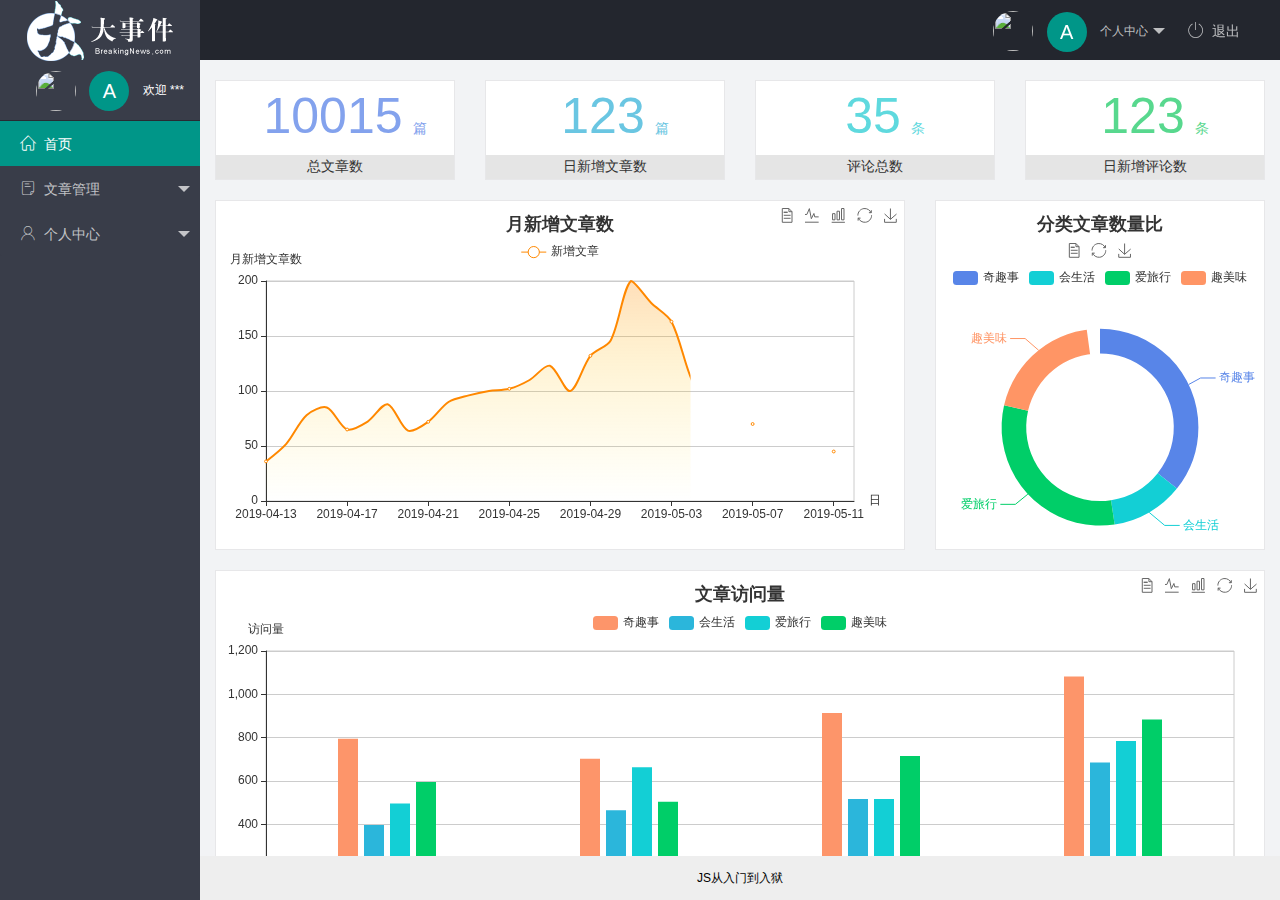
==== index.html @ c7cbe80b "完成了主页功能" ====
<!DOCTYPE html>
<html lang="en">

<head>
  <meta charset="UTF-8" />
  <meta http-equiv="X-UA-Compatible" content="IE=edge" />
  <meta name="viewport" content="width=device-width, initial-scale=1.0" />
  <title>Document</title>
  <link rel="stylesheet" href="/assets/lib/layui/css/layui.css" />
  <link rel="stylesheet" href="/assets/fonts/iconfont.css">
  <link rel="stylesheet" href="/assets/css/index.css">
</head>

<body>
  <div class="layui-layout layui-layout-admin">
    <div class="layui-header">
      <div class="layui-logo layui-hide-xs layui-bg-black">
        <img src="/assets/images/logo.png" alt="" />
      </div>

      <ul class="layui-nav layui-layout-right">
        <li class="layui-nav-item layui-hide layui-show-md-inline-block">
          <!-- 右侧导航栏上面头像 -->
          <a href="javascript:;" class="userinfo">
            <img src="http://t.cn/RCzsdCq" class="layui-nav-img" />
            <span class="text-avatar">A</span>
            个人中心
          </a>
          <dl class="layui-nav-child">
            <dd><a href="">基本资料</a></dd>
            <dd><a href="">更换头像</a></dd>
            <dd><a href="">重置密码</a></dd>
          </dl>
        </li>
        <li class="layui-nav-item" lay-header-event="menuRight" lay-unselect>
          <a href="javascript:;" id="btnLogout"><span class="iconfont icon-tuichu"></span>退出</a>
        </li>
      </ul>
    </div>

    <div class="layui-side layui-bg-black">
      <div class="layui-side-scroll">
        <!-- 左侧导航区域（可配合layui已有的垂直导航） -->
        <!-- 左侧侧边栏上面头像 -->
        <div class="userinfo">
          <img src="http://t.cn/RCzsdCq" class="layui-nav-img" />
          <span class="text-avatar">A</span>
          <span id="welcome">欢迎 ***</span>
        </div>
        <ul class="layui-nav layui-nav-tree" lay-shrink="all">
          <li class="layui-nav-item layui-this">
            <a href="/home/dashboard.html" target="fm"><span class="iconfont icon-home"></span>首页</a>
          </li>
          <li class="layui-nav-item">
            <a class="" href="javascript:;"><span class="iconfont icon-16"></span>文章管理</a>
            <dl class="layui-nav-child">
              <dd><a href="javascript:;"><i class="layui-icon layui-icon-app"></i>文章类别</a></dd>
              <dd><a href="javascript:;"><i class="layui-icon layui-icon-app"></i>文章列表</a></dd>
              <dd><a href="javascript:;"><i class="layui-icon layui-icon-app"></i>发布文章</a></dd>
            </dl>
          </li>
          <li class="layui-nav-item">
            <a href="javascript:;"><span class="iconfont icon-user"></span>个人中心</a>
            <dl class="layui-nav-child">
              <dd><a href="javascript:;"><i class="layui-icon layui-icon-app"></i>基本资料</a></dd>
              <dd><a href="javascript:;"><i class="layui-icon layui-icon-app"></i>更换头像</a></dd>
              <dd><a href="javascript:;"><i class="layui-icon layui-icon-app"></i>重置密码</a></dd>
            </dl>
          </li>
        </ul>
      </div>
    </div>

    <div class="layui-body">
      <!-- 内容主体区域 -->
      <iframe name="fm" src="/home/dashboard.html" frameborder="0"></iframe>
    </div>

    <div class="layui-footer">
      <!-- 底部固定区域 -->
      JS从入门到入狱
    </div>
  </div>
  <script src="/assets/lib/layui/layui.all.js"></script>
  <script src="/assets/lib/jquery.js"></script>
  <script src="/assets/js/baseAPI.js"></script>
  <script src="/assets/js/index.js"></script>
</body>

</html>
---- assets/lib/layui/css/layui.css ----
/** layui-v2.5.5 MIT License By https://www.layui.com */
 .layui-inline,img{display:inline-block;vertical-align:middle}h1,h2,h3,h4,h5,h6{font-weight:400}.layui-edge,.layui-header,.layui-inline,.layui-main{position:relative}.layui-body,.layui-edge,.layui-elip{overflow:hidden}.layui-btn,.layui-edge,.layui-inline,img{vertical-align:middle}.layui-btn,.layui-disabled,.layui-icon,.layui-unselect{-moz-user-select:none;-webkit-user-select:none;-ms-user-select:none}.layui-elip,.layui-form-checkbox span,.layui-form-pane .layui-form-label{text-overflow:ellipsis;white-space:nowrap}.layui-breadcrumb,.layui-tree-btnGroup{visibility:hidden}blockquote,body,button,dd,div,dl,dt,form,h1,h2,h3,h4,h5,h6,input,li,ol,p,pre,td,textarea,th,ul{margin:0;padding:0;-webkit-tap-highlight-color:rgba(0,0,0,0)}a:active,a:hover{outline:0}img{border:none}li{list-style:none}table{border-collapse:collapse;border-spacing:0}h4,h5,h6{font-size:100%}button,input,optgroup,option,select,textarea{font-family:inherit;font-size:inherit;font-style:inherit;font-weight:inherit;outline:0}pre{white-space:pre-wrap;white-space:-moz-pre-wrap;white-space:-pre-wrap;white-space:-o-pre-wrap;word-wrap:break-word}body{line-height:24px;font:14px Helvetica Neue,Helvetica,PingFang SC,Tahoma,Arial,sans-serif}hr{height:1px;margin:10px 0;border:0;clear:both}a{color:#333;text-decoration:none}a:hover{color:#777}a cite{font-style:normal;*cursor:pointer}.layui-border-box,.layui-border-box *{box-sizing:border-box}.layui-box,.layui-box *{box-sizing:content-box}.layui-clear{clear:both;*zoom:1}.layui-clear:after{content:'\20';clear:both;*zoom:1;display:block;height:0}.layui-inline{*display:inline;*zoom:1}.layui-edge{display:inline-block;width:0;height:0;border-width:6px;border-style:dashed;border-color:transparent}.layui-edge-top{top:-4px;border-bottom-color:#999;border-bottom-style:solid}.layui-edge-right{border-left-color:#999;border-left-style:solid}.layui-edge-bottom{top:2px;border-top-color:#999;border-top-style:solid}.layui-edge-left{border-right-color:#999;border-right-style:solid}.layui-disabled,.layui-disabled:hover{color:#d2d2d2!important;cursor:not-allowed!important}.layui-circle{border-radius:100%}.layui-show{display:block!important}.layui-hide{display:none!important}@font-face{font-family:layui-icon;src:url(../font/iconfont.eot?v=250);src:url(../font/iconfont.eot?v=250#iefix) format('embedded-opentype'),url(../font/iconfont.woff2?v=250) format('woff2'),url(../font/iconfont.woff?v=250) format('woff'),url(../font/iconfont.ttf?v=250) format('truetype'),url(../font/iconfont.svg?v=250#layui-icon) format('svg')}.layui-icon{font-family:layui-icon!important;font-size:16px;font-style:normal;-webkit-font-smoothing:antialiased;-moz-osx-font-smoothing:grayscale}.layui-icon-reply-fill:before{content:"\e611"}.layui-icon-set-fill:before{content:"\e614"}.layui-icon-menu-fill:before{content:"\e60f"}.layui-icon-search:before{content:"\e615"}.layui-icon-share:before{content:"\e641"}.layui-icon-set-sm:before{content:"\e620"}.layui-icon-engine:before{content:"\e628"}.layui-icon-close:before{content:"\1006"}.layui-icon-close-fill:before{content:"\1007"}.layui-icon-chart-screen:before{content:"\e629"}.layui-icon-star:before{content:"\e600"}.layui-icon-circle-dot:before{content:"\e617"}.layui-icon-chat:before{content:"\e606"}.layui-icon-release:before{content:"\e609"}.layui-icon-list:before{content:"\e60a"}.layui-icon-chart:before{content:"\e62c"}.layui-icon-ok-circle:before{content:"\1005"}.layui-icon-layim-theme:before{content:"\e61b"}.layui-icon-table:before{content:"\e62d"}.layui-icon-right:before{content:"\e602"}.layui-icon-left:before{content:"\e603"}.layui-icon-cart-simple:before{content:"\e698"}.layui-icon-face-cry:before{content:"\e69c"}.layui-icon-face-smile:before{content:"\e6af"}.layui-icon-survey:before{content:"\e6b2"}.layui-icon-tree:before{content:"\e62e"}.layui-icon-upload-circle:before{content:"\e62f"}.layui-icon-add-circle:before{content:"\e61f"}.layui-icon-download-circle:before{content:"\e601"}.layui-icon-templeate-1:before{content:"\e630"}.layui-icon-util:before{content:"\e631"}.layui-icon-face-surprised:before{content:"\e664"}.layui-icon-edit:before{content:"\e642"}.layui-icon-speaker:before{content:"\e645"}.layui-icon-down:before{content:"\e61a"}.layui-icon-file:before{content:"\e621"}.layui-icon-layouts:before{content:"\e632"}.layui-icon-rate-half:before{content:"\e6c9"}.layui-icon-add-circle-fine:before{content:"\e608"}.layui-icon-prev-circle:before{content:"\e633"}.layui-icon-read:before{content:"\e705"}.layui-icon-404:before{content:"\e61c"}.layui-icon-carousel:before{content:"\e634"}.layui-icon-help:before{content:"\e607"}.layui-icon-code-circle:before{content:"\e635"}.layui-icon-water:before{content:"\e636"}.layui-icon-username:before{content:"\e66f"}.layui-icon-find-fill:before{content:"\e670"}.layui-icon-about:before{content:"\e60b"}.layui-icon-location:before{content:"\e715"}.layui-icon-up:before{content:"\e619"}.layui-icon-pause:before{content:"\e651"}.layui-icon-date:before{content:"\e637"}.layui-icon-layim-uploadfile:before{content:"\e61d"}.layui-icon-delete:before{content:"\e640"}.layui-icon-play:before{content:"\e652"}.layui-icon-top:before{content:"\e604"}.layui-icon-friends:before{content:"\e612"}.layui-icon-refresh-3:before{content:"\e9aa"}.layui-icon-ok:before{content:"\e605"}.layui-icon-layer:before{content:"\e638"}.layui-icon-face-smile-fine:before{content:"\e60c"}.layui-icon-dollar:before{content:"\e659"}.layui-icon-group:before{content:"\e613"}.layui-icon-layim-download:before{content:"\e61e"}.layui-icon-picture-fine:before{content:"\e60d"}.layui-icon-link:before{content:"\e64c"}.layui-icon-diamond:before{content:"\e735"}.layui-icon-log:before{content:"\e60e"}.layui-icon-rate-solid:before{content:"\e67a"}.layui-icon-fonts-del:before{content:"\e64f"}.layui-icon-unlink:before{content:"\e64d"}.layui-icon-fonts-clear:before{content:"\e639"}.layui-icon-triangle-r:before{content:"\e623"}.layui-icon-circle:before{content:"\e63f"}.layui-icon-radio:before{content:"\e643"}.layui-icon-align-center:before{content:"\e647"}.layui-icon-align-right:before{content:"\e648"}.layui-icon-align-left:before{content:"\e649"}.layui-icon-loading-1:before{content:"\e63e"}.layui-icon-return:before{content:"\e65c"}.layui-icon-fonts-strong:before{content:"\e62b"}.layui-icon-upload:before{content:"\e67c"}.layui-icon-dialogue:before{content:"\e63a"}.layui-icon-video:before{content:"\e6ed"}.layui-icon-headset:before{content:"\e6fc"}.layui-icon-cellphone-fine:before{content:"\e63b"}.layui-icon-add-1:before{content:"\e654"}.layui-icon-face-smile-b:before{content:"\e650"}.layui-icon-fonts-html:before{content:"\e64b"}.layui-icon-form:before{content:"\e63c"}.layui-icon-cart:before{content:"\e657"}.layui-icon-camera-fill:before{content:"\e65d"}.layui-icon-tabs:before{content:"\e62a"}.layui-icon-fonts-code:before{content:"\e64e"}.layui-icon-fire:before{content:"\e756"}.layui-icon-set:before{content:"\e716"}.layui-icon-fonts-u:before{content:"\e646"}.layui-icon-triangle-d:before{content:"\e625"}.layui-icon-tips:before{content:"\e702"}.layui-icon-picture:before{content:"\e64a"}.layui-icon-more-vertical:before{content:"\e671"}.layui-icon-flag:before{content:"\e66c"}.layui-icon-loading:before{content:"\e63d"}.layui-icon-fonts-i:before{content:"\e644"}.layui-icon-refresh-1:before{content:"\e666"}.layui-icon-rmb:before{content:"\e65e"}.layui-icon-home:before{content:"\e68e"}.layui-icon-user:before{content:"\e770"}.layui-icon-notice:before{content:"\e667"}.layui-icon-login-weibo:before{content:"\e675"}.layui-icon-voice:before{content:"\e688"}.layui-icon-upload-drag:before{content:"\e681"}.layui-icon-login-qq:before{content:"\e676"}.layui-icon-snowflake:before{content:"\e6b1"}.layui-icon-file-b:before{content:"\e655"}.layui-icon-template:before{content:"\e663"}.layui-icon-auz:before{content:"\e672"}.layui-icon-console:before{content:"\e665"}.layui-icon-app:before{content:"\e653"}.layui-icon-prev:before{content:"\e65a"}.layui-icon-website:before{content:"\e7ae"}.layui-icon-next:before{content:"\e65b"}.layui-icon-component:before{content:"\e857"}.layui-icon-more:before{content:"\e65f"}.layui-icon-login-wechat:before{content:"\e677"}.layui-icon-shrink-right:before{content:"\e668"}.layui-icon-spread-left:before{content:"\e66b"}.layui-icon-camera:before{content:"\e660"}.layui-icon-note:before{content:"\e66e"}.layui-icon-refresh:before{content:"\e669"}.layui-icon-female:before{content:"\e661"}.layui-icon-male:before{content:"\e662"}.layui-icon-password:before{content:"\e673"}.layui-icon-senior:before{content:"\e674"}.layui-icon-theme:before{content:"\e66a"}.layui-icon-tread:before{content:"\e6c5"}.layui-icon-praise:before{content:"\e6c6"}.layui-icon-star-fill:before{content:"\e658"}.layui-icon-rate:before{content:"\e67b"}.layui-icon-template-1:before{content:"\e656"}.layui-icon-vercode:before{content:"\e679"}.layui-icon-cellphone:before{content:"\e678"}.layui-icon-screen-full:before{content:"\e622"}.layui-icon-screen-restore:before{content:"\e758"}.layui-icon-cols:before{content:"\e610"}.layui-icon-export:before{content:"\e67d"}.layui-icon-print:before{content:"\e66d"}.layui-icon-slider:before{content:"\e714"}.layui-icon-addition:before{content:"\e624"}.layui-icon-subtraction:before{content:"\e67e"}.layui-icon-service:before{content:"\e626"}.layui-icon-transfer:before{content:"\e691"}.layui-main{width:1140px;margin:0 auto}.layui-header{z-index:1000;height:60px}.layui-header a:hover{transition:all .5s;-webkit-transition:all .5s}.layui-side{position:fixed;left:0;top:0;bottom:0;z-index:999;width:200px;overflow-x:hidden}.layui-side-scroll{position:relative;width:220px;height:100%;overflow-x:hidden}.layui-body{position:absolute;left:200px;right:0;top:0;bottom:0;z-index:998;width:auto;overflow-y:auto;box-sizing:border-box}.layui-layout-body{overflow:hidden}.layui-layout-admin .layui-header{background-color:#23262E}.layui-layout-admin .layui-side{top:60px;width:200px;overflow-x:hidden}.layui-layout-admin .layui-body{position:fixed;top:60px;bottom:44px}.layui-layout-admin .layui-main{width:auto;margin:0 15px}.layui-layout-admin .layui-footer{position:fixed;left:200px;right:0;bottom:0;height:44px;line-height:44px;padding:0 15px;background-color:#eee}.layui-layout-admin .layui-logo{position:absolute;left:0;top:0;width:200px;height:100%;line-height:60px;text-align:center;color:#009688;font-size:16px}.layui-layout-admin .layui-header .layui-nav{background:0 0}.layui-layout-left{position:absolute!important;left:200px;top:0}.layui-layout-right{position:absolute!important;right:0;top:0}.layui-container{position:relative;margin:0 auto;padding:0 15px;box-sizing:border-box}.layui-fluid{position:relative;margin:0 auto;padding:0 15px}.layui-row:after,.layui-row:before{content:'';display:block;clear:both}.layui-col-lg1,.layui-col-lg10,.layui-col-lg11,.layui-col-lg12,.layui-col-lg2,.layui-col-lg3,.layui-col-lg4,.layui-col-lg5,.layui-col-lg6,.layui-col-lg7,.layui-col-lg8,.layui-col-lg9,.layui-col-md1,.layui-col-md10,.layui-col-md11,.layui-col-md12,.layui-col-md2,.layui-col-md3,.layui-col-md4,.layui-col-md5,.layui-col-md6,.layui-col-md7,.layui-col-md8,.layui-col-md9,.layui-col-sm1,.layui-col-sm10,.layui-col-sm11,.layui-col-sm12,.layui-col-sm2,.layui-col-sm3,.layui-col-sm4,.layui-col-sm5,.layui-col-sm6,.layui-col-sm7,.layui-col-sm8,.layui-col-sm9,.layui-col-xs1,.layui-col-xs10,.layui-col-xs11,.layui-col-xs12,.layui-col-xs2,.layui-col-xs3,.layui-col-xs4,.layui-col-xs5,.layui-col-xs6,.layui-col-xs7,.layui-col-xs8,.layui-col-xs9{position:relative;display:block;box-sizing:border-box}.layui-col-xs1,.layui-col-xs10,.layui-col-xs11,.layui-col-xs12,.layui-col-xs2,.layui-col-xs3,.layui-col-xs4,.layui-col-xs5,.layui-col-xs6,.layui-col-xs7,.layui-col-xs8,.layui-col-xs9{float:left}.layui-col-xs1{width:8.33333333%}.layui-col-xs2{width:16.66666667%}.layui-col-xs3{width:25%}.layui-col-xs4{width:33.33333333%}.layui-col-xs5{width:41.66666667%}.layui-col-xs6{width:50%}.layui-col-xs7{width:58.33333333%}.layui-col-xs8{width:66.66666667%}.layui-col-xs9{width:75%}.layui-col-xs10{width:83.33333333%}.layui-col-xs11{width:91.66666667%}.layui-col-xs12{width:100%}.layui-col-xs-offset1{margin-left:8.33333333%}.layui-col-xs-offset2{margin-left:16.66666667%}.layui-col-xs-offset3{margin-left:25%}.layui-col-xs-offset4{margin-left:33.33333333%}.layui-col-xs-offset5{margin-left:41.66666667%}.layui-col-xs-offset6{margin-left:50%}.layui-col-xs-offset7{margin-left:58.33333333%}.layui-col-xs-offset8{margin-left:66.66666667%}.layui-col-xs-offset9{margin-left:75%}.layui-col-xs-offset10{margin-left:83.33333333%}.layui-col-xs-offset11{margin-left:91.66666667%}.layui-col-xs-offset12{margin-left:100%}@media screen and (max-width:768px){.layui-hide-xs{display:none!important}.layui-show-xs-block{display:block!important}.layui-show-xs-inline{display:inline!important}.layui-show-xs-inline-block{display:inline-block!important}}@media screen and (min-width:768px){.layui-container{width:750px}.layui-hide-sm{display:none!important}.layui-show-sm-block{display:block!important}.layui-show-sm-inline{display:inline!important}.layui-show-sm-inline-block{display:inline-block!important}.layui-col-sm1,.layui-col-sm10,.layui-col-sm11,.layui-col-sm12,.layui-col-sm2,.layui-col-sm3,.layui-col-sm4,.layui-col-sm5,.layui-col-sm6,.layui-col-sm7,.layui-col-sm8,.layui-col-sm9{float:left}.layui-col-sm1{width:8.33333333%}.layui-col-sm2{width:16.66666667%}.layui-col-sm3{width:25%}.layui-col-sm4{width:33.33333333%}.layui-col-sm5{width:41.66666667%}.layui-col-sm6{width:50%}.layui-col-sm7{width:58.33333333%}.layui-col-sm8{width:66.66666667%}.layui-col-sm9{width:75%}.layui-col-sm10{width:83.33333333%}.layui-col-sm11{width:91.66666667%}.layui-col-sm12{width:100%}.layui-col-sm-offset1{margin-left:8.33333333%}.layui-col-sm-offset2{margin-left:16.66666667%}.layui-col-sm-offset3{margin-left:25%}.layui-col-sm-offset4{margin-left:33.33333333%}.layui-col-sm-offset5{margin-left:41.66666667%}.layui-col-sm-offset6{margin-left:50%}.layui-col-sm-offset7{margin-left:58.33333333%}.layui-col-sm-offset8{margin-left:66.66666667%}.layui-col-sm-offset9{margin-left:75%}.layui-col-sm-offset10{margin-left:83.33333333%}.layui-col-sm-offset11{margin-left:91.66666667%}.layui-col-sm-offset12{margin-left:100%}}@media screen and (min-width:992px){.layui-container{width:970px}.layui-hide-md{display:none!important}.layui-show-md-block{display:block!important}.layui-show-md-inline{display:inline!important}.layui-show-md-inline-block{display:inline-block!important}.layui-col-md1,.layui-col-md10,.layui-col-md11,.layui-col-md12,.layui-col-md2,.layui-col-md3,.layui-col-md4,.layui-col-md5,.layui-col-md6,.layui-col-md7,.layui-col-md8,.layui-col-md9{float:left}.layui-col-md1{width:8.33333333%}.layui-col-md2{width:16.66666667%}.layui-col-md3{width:25%}.layui-col-md4{width:33.33333333%}.layui-col-md5{width:41.66666667%}.layui-col-md6{width:50%}.layui-col-md7{width:58.33333333%}.layui-col-md8{width:66.66666667%}.layui-col-md9{width:75%}.layui-col-md10{width:83.33333333%}.layui-col-md11{width:91.66666667%}.layui-col-md12{width:100%}.layui-col-md-offset1{margin-left:8.33333333%}.layui-col-md-offset2{margin-left:16.66666667%}.layui-col-md-offset3{margin-left:25%}.layui-col-md-offset4{margin-left:33.33333333%}.layui-col-md-offset5{margin-left:41.66666667%}.layui-col-md-offset6{margin-left:50%}.layui-col-md-offset7{margin-left:58.33333333%}.layui-col-md-offset8{margin-left:66.66666667%}.layui-col-md-offset9{margin-left:75%}.layui-col-md-offset10{margin-left:83.33333333%}.layui-col-md-offset11{margin-left:91.66666667%}.layui-col-md-offset12{margin-left:100%}}@media screen and (min-width:1200px){.layui-container{width:1170px}.layui-hide-lg{display:none!important}.layui-show-lg-block{display:block!important}.layui-show-lg-inline{display:inline!important}.layui-show-lg-inline-block{display:inline-block!important}.layui-col-lg1,.layui-col-lg10,.layui-col-lg11,.layui-col-lg12,.layui-col-lg2,.layui-col-lg3,.layui-col-lg4,.layui-col-lg5,.layui-col-lg6,.layui-col-lg7,.layui-col-lg8,.layui-col-lg9{float:left}.layui-col-lg1{width:8.33333333%}.layui-col-lg2{width:16.66666667%}.layui-col-lg3{width:25%}.layui-col-lg4{width:33.33333333%}.layui-col-lg5{width:41.66666667%}.layui-col-lg6{width:50%}.layui-col-lg7{width:58.33333333%}.layui-col-lg8{width:66.66666667%}.layui-col-lg9{width:75%}.layui-col-lg10{width:83.33333333%}.layui-col-lg11{width:91.66666667%}.layui-col-lg12{width:100%}.layui-col-lg-offset1{margin-left:8.33333333%}.layui-col-lg-offset2{margin-left:16.66666667%}.layui-col-lg-offset3{margin-left:25%}.layui-col-lg-offset4{margin-left:33.33333333%}.layui-col-lg-offset5{margin-left:41.66666667%}.layui-col-lg-offset6{margin-left:50%}.layui-col-lg-offset7{margin-left:58.33333333%}.layui-col-lg-offset8{margin-left:66.66666667%}.layui-col-lg-offset9{margin-left:75%}.layui-col-lg-offset10{margin-left:83.33333333%}.layui-col-lg-offset11{margin-left:91.66666667%}.layui-col-lg-offset12{margin-left:100%}}.layui-col-space1{margin:-.5px}.layui-col-space1>*{padding:.5px}.layui-col-space3{margin:-1.5px}.layui-col-space3>*{padding:1.5px}.layui-col-space5{margin:-2.5px}.layui-col-space5>*{padding:2.5px}.layui-col-space8{margin:-3.5px}.layui-col-space8>*{padding:3.5px}.layui-col-space10{margin:-5px}.layui-col-space10>*{padding:5px}.layui-col-space12{margin:-6px}.layui-col-space12>*{padding:6px}.layui-col-space15{margin:-7.5px}.layui-col-space15>*{padding:7.5px}.layui-col-space18{margin:-9px}.layui-col-space18>*{padding:9px}.layui-col-space20{margin:-10px}.layui-col-space20>*{padding:10px}.layui-col-space22{margin:-11px}.layui-col-space22>*{padding:11px}.layui-col-space25{margin:-12.5px}.layui-col-space25>*{padding:12.5px}.layui-col-space30{margin:-15px}.layui-col-space30>*{padding:15px}.layui-btn,.layui-input,.layui-select,.layui-textarea,.layui-upload-button{outline:0;-webkit-appearance:none;transition:all .3s;-webkit-transition:all .3s;box-sizing:border-box}.layui-elem-quote{margin-bottom:10px;padding:15px;line-height:22px;border-left:5px solid #009688;border-radius:0 2px 2px 0;background-color:#f2f2f2}.layui-quote-nm{border-style:solid;border-width:1px 1px 1px 5px;background:0 0}.layui-elem-field{margin-bottom:10px;padding:0;border-width:1px;border-style:solid}.layui-elem-field legend{margin-left:20px;padding:0 10px;font-size:20px;font-weight:300}.layui-field-title{margin:10px 0 20px;border-width:1px 0 0}.layui-field-box{padding:10px 15px}.layui-field-title .layui-field-box{padding:10px 0}.layui-progress{position:relative;height:6px;border-radius:20px;background-color:#e2e2e2}.layui-progress-bar{position:absolute;left:0;top:0;width:0;max-width:100%;height:6px;border-radius:20px;text-align:right;background-color:#5FB878;transition:all .3s;-webkit-transition:all .3s}.layui-progress-big,.layui-progress-big .layui-progress-bar{height:18px;line-height:18px}.layui-progress-text{position:relative;top:-20px;line-height:18px;font-size:12px;color:#666}.layui-progress-big .layui-progress-text{position:static;padding:0 10px;color:#fff}.layui-collapse{border-width:1px;border-style:solid;border-radius:2px}.layui-colla-content,.layui-colla-item{border-top-width:1px;border-top-style:solid}.layui-colla-item:first-child{border-top:none}.layui-colla-title{position:relative;height:42px;line-height:42px;padding:0 15px 0 35px;color:#333;background-color:#f2f2f2;cursor:pointer;font-size:14px;overflow:hidden}.layui-colla-content{display:none;padding:10px 15px;line-height:22px;color:#666}.layui-colla-icon{position:absolute;left:15px;top:0;font-size:14px}.layui-card{margin-bottom:15px;border-radius:2px;background-color:#fff;box-shadow:0 1px 2px 0 rgba(0,0,0,.05)}.layui-card:last-child{margin-bottom:0}.layui-card-header{position:relative;height:42px;line-height:42px;padding:0 15px;border-bottom:1px solid #f6f6f6;color:#333;border-radius:2px 2px 0 0;font-size:14px}.layui-bg-black,.layui-bg-blue,.layui-bg-cyan,.layui-bg-green,.layui-bg-orange,.layui-bg-red{color:#fff!important}.layui-card-body{position:relative;padding:10px 15px;line-height:24px}.layui-card-body[pad15]{padding:15px}.layui-card-body[pad20]{padding:20px}.layui-card-body .layui-table{margin:5px 0}.layui-card .layui-tab{margin:0}.layui-panel-window{position:relative;padding:15px;border-radius:0;border-top:5px solid #E6E6E6;background-color:#fff}.layui-auxiliar-moving{position:fixed;left:0;right:0;top:0;bottom:0;width:100%;height:100%;background:0 0;z-index:9999999999}.layui-form-label,.layui-form-mid,.layui-form-select,.layui-input-block,.layui-input-inline,.layui-textarea{position:relative}.layui-bg-red{background-color:#FF5722!important}.layui-bg-orange{background-color:#FFB800!important}.layui-bg-green{background-color:#009688!important}.layui-bg-cyan{background-color:#2F4056!important}.layui-bg-blue{background-color:#1E9FFF!important}.layui-bg-black{background-color:#393D49!important}.layui-bg-gray{background-color:#eee!important;color:#666!important}.layui-badge-rim,.layui-colla-content,.layui-colla-item,.layui-collapse,.layui-elem-field,.layui-form-pane .layui-form-item[pane],.layui-form-pane .layui-form-label,.layui-input,.layui-layedit,.layui-layedit-tool,.layui-quote-nm,.layui-select,.layui-tab-bar,.layui-tab-card,.layui-tab-title,.layui-tab-title .layui-this:after,.layui-textarea{border-color:#e6e6e6}.layui-timeline-item:before,hr{background-color:#e6e6e6}.layui-text{line-height:22px;font-size:14px;color:#666}.layui-text h1,.layui-text h2,.layui-text h3{font-weight:500;color:#333}.layui-text h1{font-size:30px}.layui-text h2{font-size:24px}.layui-text h3{font-size:18px}.layui-text a:not(.layui-btn){color:#01AAED}.layui-text a:not(.layui-btn):hover{text-decoration:underline}.layui-text ul{padding:5px 0 5px 15px}.layui-text ul li{margin-top:5px;list-style-type:disc}.layui-text em,.layui-word-aux{color:#999!important;padding:0 5px!important}.layui-btn{display:inline-block;height:38px;line-height:38px;padding:0 18px;background-color:#009688;color:#fff;white-space:nowrap;text-align:center;font-size:14px;border:none;border-radius:2px;cursor:pointer}.layui-btn:hover{opacity:.8;filter:alpha(opacity=80);color:#fff}.layui-btn:active{opacity:1;filter:alpha(opacity=100)}.layui-btn+.layui-btn{margin-left:10px}.layui-btn-container{font-size:0}.layui-btn-container .layui-btn{margin-right:10px;margin-bottom:10px}.layui-btn-container .layui-btn+.layui-btn{margin-left:0}.layui-table .layui-btn-container .layui-btn{margin-bottom:9px}.layui-btn-radius{border-radius:100px}.layui-btn .layui-icon{margin-right:3px;font-size:18px;vertical-align:bottom;vertical-align:middle\9}.layui-btn-primary{border:1px solid #C9C9C9;background-color:#fff;color:#555}.layui-btn-primary:hover{border-color:#009688;color:#333}.layui-btn-normal{background-color:#1E9FFF}.layui-btn-warm{background-color:#FFB800}.layui-btn-danger{background-color:#FF5722}.layui-btn-checked{background-color:#5FB878}.layui-btn-disabled,.layui-btn-disabled:active,.layui-btn-disabled:hover{border:1px solid #e6e6e6;background-color:#FBFBFB;color:#C9C9C9;cursor:not-allowed;opacity:1}.layui-btn-lg{height:44px;line-height:44px;padding:0 25px;font-size:16px}.layui-btn-sm{height:30px;line-height:30px;padding:0 10px;font-size:12px}.layui-btn-sm i{font-size:16px!important}.layui-btn-xs{height:22px;line-height:22px;padding:0 5px;font-size:12px}.layui-btn-xs i{font-size:14px!important}.layui-btn-group{display:inline-block;vertical-align:middle;font-size:0}.layui-btn-group .layui-btn{margin-left:0!important;margin-right:0!important;border-left:1px solid rgba(255,255,255,.5);border-radius:0}.layui-btn-group .layui-btn-primary{border-left:none}.layui-btn-group .layui-btn-primary:hover{border-color:#C9C9C9;color:#009688}.layui-btn-group .layui-btn:first-child{border-left:none;border-radius:2px 0 0 2px}.layui-btn-group .layui-btn-primary:first-child{border-left:1px solid #c9c9c9}.layui-btn-group .layui-btn:last-child{border-radius:0 2px 2px 0}.layui-btn-group .layui-btn+.layui-btn{margin-left:0}.layui-btn-group+.layui-btn-group{margin-left:10px}.layui-btn-fluid{width:100%}.layui-input,.layui-select,.layui-textarea{height:38px;line-height:1.3;line-height:38px\9;border-width:1px;border-style:solid;background-color:#fff;border-radius:2px}.layui-input::-webkit-input-placeholder,.layui-select::-webkit-input-placeholder,.layui-textarea::-webkit-input-placeholder{line-height:1.3}.layui-input,.layui-textarea{display:block;width:100%;padding-left:10px}.layui-input:hover,.layui-textarea:hover{border-color:#D2D2D2!important}.layui-input:focus,.layui-textarea:focus{border-color:#C9C9C9!important}.layui-textarea{min-height:100px;height:auto;line-height:20px;padding:6px 10px;resize:vertical}.layui-select{padding:0 10px}.layui-form input[type=checkbox],.layui-form input[type=radio],.layui-form select{display:none}.layui-form [lay-ignore]{display:initial}.layui-form-item{margin-bottom:15px;clear:both;*zoom:1}.layui-form-item:after{content:'\20';clear:both;*zoom:1;display:block;height:0}.layui-form-label{float:left;display:block;padding:9px 15px;width:80px;font-weight:400;line-height:20px;text-align:right}.layui-form-label-col{display:block;float:none;padding:9px 0;line-height:20px;text-align:left}.layui-form-item .layui-inline{margin-bottom:5px;margin-right:10px}.layui-input-block{margin-left:110px;min-height:36px}.layui-input-inline{display:inline-block;vertical-align:middle}.layui-form-item .layui-input-inline{float:left;width:190px;margin-right:10px}.layui-form-text .layui-input-inline{width:auto}.layui-form-mid{float:left;display:block;padding:9px 0!important;line-height:20px;margin-right:10px}.layui-form-danger+.layui-form-select .layui-input,.layui-form-danger:focus{border-color:#FF5722!important}.layui-form-select .layui-input{padding-right:30px;cursor:pointer}.layui-form-select .layui-edge{position:absolute;right:10px;top:50%;margin-top:-3px;cursor:pointer;border-width:6px;border-top-color:#c2c2c2;border-top-style:solid;transition:all .3s;-webkit-transition:all .3s}.layui-form-select dl{display:none;position:absolute;left:0;top:42px;padding:5px 0;z-index:899;min-width:100%;border:1px solid #d2d2d2;max-height:300px;overflow-y:auto;background-color:#fff;border-radius:2px;box-shadow:0 2px 4px rgba(0,0,0,.12);box-sizing:border-box}.layui-form-select dl dd,.layui-form-select dl dt{padding:0 10px;line-height:36px;white-space:nowrap;overflow:hidden;text-overflow:ellipsis}.layui-form-select dl dt{font-size:12px;color:#999}.layui-form-select dl dd{cursor:pointer}.layui-form-select dl dd:hover{background-color:#f2f2f2;-webkit-transition:.5s all;transition:.5s all}.layui-form-select .layui-select-group dd{padding-left:20px}.layui-form-select dl dd.layui-select-tips{padding-left:10px!important;color:#999}.layui-form-select dl dd.layui-this{background-color:#5FB878;color:#fff}.layui-form-checkbox,.layui-form-select dl dd.layui-disabled{background-color:#fff}.layui-form-selected dl{display:block}.layui-form-checkbox,.layui-form-checkbox *,.layui-form-switch{display:inline-block;vertical-align:middle}.layui-form-selected .layui-edge{margin-top:-9px;-webkit-transform:rotate(180deg);transform:rotate(180deg);margin-top:-3px\9}:root .layui-form-selected .layui-edge{margin-top:-9px\0/IE9}.layui-form-selectup dl{top:auto;bottom:42px}.layui-select-none{margin:5px 0;text-align:center;color:#999}.layui-select-disabled .layui-disabled{border-color:#eee!important}.layui-select-disabled .layui-edge{border-top-color:#d2d2d2}.layui-form-checkbox{position:relative;height:30px;line-height:30px;margin-right:10px;padding-right:30px;cursor:pointer;font-size:0;-webkit-transition:.1s linear;transition:.1s linear;box-sizing:border-box}.layui-form-checkbox span{padding:0 10px;height:100%;font-size:14px;border-radius:2px 0 0 2px;background-color:#d2d2d2;color:#fff;overflow:hidden}.layui-form-checkbox:hover span{background-color:#c2c2c2}.layui-form-checkbox i{position:absolute;right:0;top:0;width:30px;height:28px;border:1px solid #d2d2d2;border-left:none;border-radius:0 2px 2px 0;color:#fff;font-size:20px;text-align:center}.layui-form-checkbox:hover i{border-color:#c2c2c2;color:#c2c2c2}.layui-form-checked,.layui-form-checked:hover{border-color:#5FB878}.layui-form-checked span,.layui-form-checked:hover span{background-color:#5FB878}.layui-form-checked i,.layui-form-checked:hover i{color:#5FB878}.layui-form-item .layui-form-checkbox{margin-top:4px}.layui-form-checkbox[lay-skin=primary]{height:auto!important;line-height:normal!important;min-width:18px;min-height:18px;border:none!important;margin-right:0;padding-left:28px;padding-right:0;background:0 0}.layui-form-checkbox[lay-skin=primary] span{padding-left:0;padding-right:15px;line-height:18px;background:0 0;color:#666}.layui-form-checkbox[lay-skin=primary] i{right:auto;left:0;width:16px;height:16px;line-height:16px;border:1px solid #d2d2d2;font-size:12px;border-radius:2px;background-color:#fff;-webkit-transition:.1s linear;transition:.1s linear}.layui-form-checkbox[lay-skin=primary]:hover i{border-color:#5FB878;color:#fff}.layui-form-checked[lay-skin=primary] i{border-color:#5FB878!important;background-color:#5FB878;color:#fff}.layui-checkbox-disbaled[lay-skin=primary] span{background:0 0!important;color:#c2c2c2}.layui-checkbox-disbaled[lay-skin=primary]:hover i{border-color:#d2d2d2}.layui-form-item .layui-form-checkbox[lay-skin=primary]{margin-top:10px}.layui-form-switch{position:relative;height:22px;line-height:22px;min-width:35px;padding:0 5px;margin-top:8px;border:1px solid #d2d2d2;border-radius:20px;cursor:pointer;background-color:#fff;-webkit-transition:.1s linear;transition:.1s linear}.layui-form-switch i{position:absolute;left:5px;top:3px;width:16px;height:16px;border-radius:20px;background-color:#d2d2d2;-webkit-transition:.1s linear;transition:.1s linear}.layui-form-switch em{position:relative;top:0;width:25px;margin-left:21px;padding:0!important;text-align:center!important;color:#999!important;font-style:normal!important;font-size:12px}.layui-form-onswitch{border-color:#5FB878;background-color:#5FB878}.layui-checkbox-disbaled,.layui-checkbox-disbaled i{border-color:#e2e2e2!important}.layui-form-onswitch i{left:100%;margin-left:-21px;background-color:#fff}.layui-form-onswitch em{margin-left:5px;margin-right:21px;color:#fff!important}.layui-checkbox-disbaled span{background-color:#e2e2e2!important}.layui-checkbox-disbaled:hover i{color:#fff!important}[lay-radio]{display:none}.layui-form-radio,.layui-form-radio *{display:inline-block;vertical-align:middle}.layui-form-radio{line-height:28px;margin:6px 10px 0 0;padding-right:10px;cursor:pointer;font-size:0}.layui-form-radio *{font-size:14px}.layui-form-radio>i{margin-right:8px;font-size:22px;color:#c2c2c2}.layui-form-radio>i:hover,.layui-form-radioed>i{color:#5FB878}.layui-radio-disbaled>i{color:#e2e2e2!important}.layui-form-pane .layui-form-label{width:110px;padding:8px 15px;height:38px;line-height:20px;border-width:1px;border-style:solid;border-radius:2px 0 0 2px;text-align:center;background-color:#FBFBFB;overflow:hidden;box-sizing:border-box}.layui-form-pane .layui-input-inline{margin-left:-1px}.layui-form-pane .layui-input-block{margin-left:110px;left:-1px}.layui-form-pane .layui-input{border-radius:0 2px 2px 0}.layui-form-pane .layui-form-text .layui-form-label{float:none;width:100%;border-radius:2px;box-sizing:border-box;text-align:left}.layui-form-pane .layui-form-text .layui-input-inline{display:block;margin:0;top:-1px;clear:both}.layui-form-pane .layui-form-text .layui-input-block{margin:0;left:0;top:-1px}.layui-form-pane .layui-form-text .layui-textarea{min-height:100px;border-radius:0 0 2px 2px}.layui-form-pane .layui-form-checkbox{margin:4px 0 4px 10px}.layui-form-pane .layui-form-radio,.layui-form-pane .layui-form-switch{margin-top:6px;margin-left:10px}.layui-form-pane .layui-form-item[pane]{position:relative;border-width:1px;border-style:solid}.layui-form-pane .layui-form-item[pane] .layui-form-label{position:absolute;left:0;top:0;height:100%;border-width:0 1px 0 0}.layui-form-pane .layui-form-item[pane] .layui-input-inline{margin-left:110px}@media screen and (max-width:450px){.layui-form-item .layui-form-label{text-overflow:ellipsis;overflow:hidden;white-space:nowrap}.layui-form-item .layui-inline{display:block;margin-right:0;margin-bottom:20px;clear:both}.layui-form-item .layui-inline:after{content:'\20';clear:both;display:block;height:0}.layui-form-item .layui-input-inline{display:block;float:none;left:-3px;width:auto;margin:0 0 10px 112px}.layui-form-item .layui-input-inline+.layui-form-mid{margin-left:110px;top:-5px;padding:0}.layui-form-item .layui-form-checkbox{margin-right:5px;margin-bottom:5px}}.layui-layedit{border-width:1px;border-style:solid;border-radius:2px}.layui-layedit-tool{padding:3px 5px;border-bottom-width:1px;border-bottom-style:solid;font-size:0}.layedit-tool-fixed{position:fixed;top:0;border-top:1px solid #e2e2e2}.layui-layedit-tool .layedit-tool-mid,.layui-layedit-tool .layui-icon{display:inline-block;vertical-align:middle;text-align:center;font-size:14px}.layui-layedit-tool .layui-icon{position:relative;width:32px;height:30px;line-height:30px;margin:3px 5px;color:#777;cursor:pointer;border-radius:2px}.layui-layedit-tool .layui-icon:hover{color:#393D49}.layui-layedit-tool .layui-icon:active{color:#000}.layui-layedit-tool .layedit-tool-active{background-color:#e2e2e2;color:#000}.layui-layedit-tool .layui-disabled,.layui-layedit-tool .layui-disabled:hover{color:#d2d2d2;cursor:not-allowed}.layui-layedit-tool .layedit-tool-mid{width:1px;height:18px;margin:0 10px;background-color:#d2d2d2}.layedit-tool-html{width:50px!important;font-size:30px!important}.layedit-tool-b,.layedit-tool-code,.layedit-tool-help{font-size:16px!important}.layedit-tool-d,.layedit-tool-face,.layedit-tool-image,.layedit-tool-unlink{font-size:18px!important}.layedit-tool-image input{position:absolute;font-size:0;left:0;top:0;width:100%;height:100%;opacity:.01;filter:Alpha(opacity=1);cursor:pointer}.layui-layedit-iframe iframe{display:block;width:100%}#LAY_layedit_code{overflow:hidden}.layui-laypage{display:inline-block;*display:inline;*zoom:1;vertical-align:middle;margin:10px 0;font-size:0}.layui-laypage>a:first-child,.layui-laypage>a:first-child em{border-radius:2px 0 0 2px}.layui-laypage>a:last-child,.layui-laypage>a:last-child em{border-radius:0 2px 2px 0}.layui-laypage>:first-child{margin-left:0!important}.layui-laypage>:last-child{margin-right:0!important}.layui-laypage a,.layui-laypage button,.layui-laypage input,.layui-laypage select,.layui-laypage span{border:1px solid #e2e2e2}.layui-laypage a,.layui-laypage span{display:inline-block;*display:inline;*zoom:1;vertical-align:middle;padding:0 15px;height:28px;line-height:28px;margin:0 -1px 5px 0;background-color:#fff;color:#333;font-size:12px}.layui-flow-more a *,.layui-laypage input,.layui-table-view select[lay-ignore]{display:inline-block}.layui-laypage a:hover{color:#009688}.layui-laypage em{font-style:normal}.layui-laypage .layui-laypage-spr{color:#999;font-weight:700}.layui-laypage a{text-decoration:none}.layui-laypage .layui-laypage-curr{position:relative}.layui-laypage .layui-laypage-curr em{position:relative;color:#fff}.layui-laypage .layui-laypage-curr .layui-laypage-em{position:absolute;left:-1px;top:-1px;padding:1px;width:100%;height:100%;background-color:#009688}.layui-laypage-em{border-radius:2px}.layui-laypage-next em,.layui-laypage-prev em{font-family:Sim sun;font-size:16px}.layui-laypage .layui-laypage-count,.layui-laypage .layui-laypage-limits,.layui-laypage .layui-laypage-refresh,.layui-laypage .layui-laypage-skip{margin-left:10px;margin-right:10px;padding:0;border:none}.layui-laypage .layui-laypage-limits,.layui-laypage .layui-laypage-refresh{vertical-align:top}.layui-laypage .layui-laypage-refresh i{font-size:18px;cursor:pointer}.layui-laypage select{height:22px;padding:3px;border-radius:2px;cursor:pointer}.layui-laypage .layui-laypage-skip{height:30px;line-height:30px;color:#999}.layui-laypage button,.layui-laypage input{height:30px;line-height:30px;border-radius:2px;vertical-align:top;background-color:#fff;box-sizing:border-box}.layui-laypage input{width:40px;margin:0 10px;padding:0 3px;text-align:center}.layui-laypage input:focus,.layui-laypage select:focus{border-color:#009688!important}.layui-laypage button{margin-left:10px;padding:0 10px;cursor:pointer}.layui-table,.layui-table-view{margin:10px 0}.layui-flow-more{margin:10px 0;text-align:center;color:#999;font-size:14px}.layui-flow-more a{height:32px;line-height:32px}.layui-flow-more a *{vertical-align:top}.layui-flow-more a cite{padding:0 20px;border-radius:3px;background-color:#eee;color:#333;font-style:normal}.layui-flow-more a cite:hover{opacity:.8}.layui-flow-more a i{font-size:30px;color:#737383}.layui-table{width:100%;background-color:#fff;color:#666}.layui-table tr{transition:all .3s;-webkit-transition:all .3s}.layui-table th{text-align:left;font-weight:400}.layui-table tbody tr:hover,.layui-table thead tr,.layui-table-click,.layui-table-header,.layui-table-hover,.layui-table-mend,.layui-table-patch,.layui-table-tool,.layui-table-total,.layui-table-total tr,.layui-table[lay-even] tr:nth-child(even){background-color:#f2f2f2}.layui-table td,.layui-table th,.layui-table-col-set,.layui-table-fixed-r,.layui-table-grid-down,.layui-table-header,.layui-table-page,.layui-table-tips-main,.layui-table-tool,.layui-table-total,.layui-table-view,.layui-table[lay-skin=line],.layui-table[lay-skin=row]{border-width:1px;border-style:solid;border-color:#e6e6e6}.layui-table td,.layui-table th{position:relative;padding:9px 15px;min-height:20px;line-height:20px;font-size:14px}.layui-table[lay-skin=line] td,.layui-table[lay-skin=line] th{border-width:0 0 1px}.layui-table[lay-skin=row] td,.layui-table[lay-skin=row] th{border-width:0 1px 0 0}.layui-table[lay-skin=nob] td,.layui-table[lay-skin=nob] th{border:none}.layui-table img{max-width:100px}.layui-table[lay-size=lg] td,.layui-table[lay-size=lg] th{padding:15px 30px}.layui-table-view .layui-table[lay-size=lg] .layui-table-cell{height:40px;line-height:40px}.layui-table[lay-size=sm] td,.layui-table[lay-size=sm] th{font-size:12px;padding:5px 10px}.layui-table-view .layui-table[lay-size=sm] .layui-table-cell{height:20px;line-height:20px}.layui-table[lay-data]{display:none}.layui-table-box{position:relative;overflow:hidden}.layui-table-view .layui-table{position:relative;width:auto;margin:0}.layui-table-view .layui-table[lay-skin=line]{border-width:0 1px 0 0}.layui-table-view .layui-table[lay-skin=row]{border-width:0 0 1px}.layui-table-view .layui-table td,.layui-table-view .layui-table th{padding:5px 0;border-top:none;border-left:none}.layui-table-view .layui-table th.layui-unselect .layui-table-cell span{cursor:pointer}.layui-table-view .layui-table td{cursor:default}.layui-table-view .layui-table td[data-edit=text]{cursor:text}.layui-table-view .layui-form-checkbox[lay-skin=primary] i{width:18px;height:18px}.layui-table-view .layui-form-radio{line-height:0;padding:0}.layui-table-view .layui-form-radio>i{margin:0;font-size:20px}.layui-table-init{position:absolute;left:0;top:0;width:100%;height:100%;text-align:center;z-index:110}.layui-table-init .layui-icon{position:absolute;left:50%;top:50%;margin:-15px 0 0 -15px;font-size:30px;color:#c2c2c2}.layui-table-header{border-width:0 0 1px;overflow:hidden}.layui-table-header .layui-table{margin-bottom:-1px}.layui-table-tool .layui-inline[lay-event]{position:relative;width:26px;height:26px;padding:5px;line-height:16px;margin-right:10px;text-align:center;color:#333;border:1px solid #ccc;cursor:pointer;-webkit-transition:.5s all;transition:.5s all}.layui-table-tool .layui-inline[lay-event]:hover{border:1px solid #999}.layui-table-tool-temp{padding-right:120px}.layui-table-tool-self{position:absolute;right:17px;top:10px}.layui-table-tool .layui-table-tool-self .layui-inline[lay-event]{margin:0 0 0 10px}.layui-table-tool-panel{position:absolute;top:29px;left:-1px;padding:5px 0;min-width:150px;min-height:40px;border:1px solid #d2d2d2;text-align:left;overflow-y:auto;background-color:#fff;box-shadow:0 2px 4px rgba(0,0,0,.12)}.layui-table-cell,.layui-table-tool-panel li{overflow:hidden;text-overflow:ellipsis;white-space:nowrap}.layui-table-tool-panel li{padding:0 10px;line-height:30px;-webkit-transition:.5s all;transition:.5s all}.layui-table-tool-panel li .layui-form-checkbox[lay-skin=primary]{width:100%;padding-left:28px}.layui-table-tool-panel li:hover{background-color:#f2f2f2}.layui-table-tool-panel li .layui-form-checkbox[lay-skin=primary] i{position:absolute;left:0;top:0}.layui-table-tool-panel li .layui-form-checkbox[lay-skin=primary] span{padding:0}.layui-table-tool .layui-table-tool-self .layui-table-tool-panel{left:auto;right:-1px}.layui-table-col-set{position:absolute;right:0;top:0;width:20px;height:100%;border-width:0 0 0 1px;background-color:#fff}.layui-table-sort{width:10px;height:20px;margin-left:5px;cursor:pointer!important}.layui-table-sort .layui-edge{position:absolute;left:5px;border-width:5px}.layui-table-sort .layui-table-sort-asc{top:3px;border-top:none;border-bottom-style:solid;border-bottom-color:#b2b2b2}.layui-table-sort .layui-table-sort-asc:hover{border-bottom-color:#666}.layui-table-sort .layui-table-sort-desc{bottom:5px;border-bottom:none;border-top-style:solid;border-top-color:#b2b2b2}.layui-table-sort .layui-table-sort-desc:hover{border-top-color:#666}.layui-table-sort[lay-sort=asc] .layui-table-sort-asc{border-bottom-color:#000}.layui-table-sort[lay-sort=desc] .layui-table-sort-desc{border-top-color:#000}.layui-table-cell{height:28px;line-height:28px;padding:0 15px;position:relative;box-sizing:border-box}.layui-table-cell .layui-form-checkbox[lay-skin=primary]{top:-1px;padding:0}.layui-table-cell .layui-table-link{color:#01AAED}.laytable-cell-checkbox,.laytable-cell-numbers,.laytable-cell-radio,.laytable-cell-space{padding:0;text-align:center}.layui-table-body{position:relative;overflow:auto;margin-right:-1px;margin-bottom:-1px}.layui-table-body .layui-none{line-height:26px;padding:15px;text-align:center;color:#999}.layui-table-fixed{position:absolute;left:0;top:0;z-index:101}.layui-table-fixed .layui-table-body{overflow:hidden}.layui-table-fixed-l{box-shadow:0 -1px 8px rgba(0,0,0,.08)}.layui-table-fixed-r{left:auto;right:-1px;border-width:0 0 0 1px;box-shadow:-1px 0 8px rgba(0,0,0,.08)}.layui-table-fixed-r .layui-table-header{position:relative;overflow:visible}.layui-table-mend{position:absolute;right:-49px;top:0;height:100%;width:50px}.layui-table-tool{position:relative;z-index:890;width:100%;min-height:50px;line-height:30px;padding:10px 15px;border-width:0 0 1px}.layui-table-tool .layui-btn-container{margin-bottom:-10px}.layui-table-page,.layui-table-total{border-width:1px 0 0;margin-bottom:-1px;overflow:hidden}.layui-table-page{position:relative;width:100%;padding:7px 7px 0;height:41px;font-size:12px;white-space:nowrap}.layui-table-page>div{height:26px}.layui-table-page .layui-laypage{margin:0}.layui-table-page .layui-laypage a,.layui-table-page .layui-laypage span{height:26px;line-height:26px;margin-bottom:10px;border:none;background:0 0}.layui-table-page .layui-laypage a,.layui-table-page .layui-laypage span.layui-laypage-curr{padding:0 12px}.layui-table-page .layui-laypage span{margin-left:0;padding:0}.layui-table-page .layui-laypage .layui-laypage-prev{margin-left:-7px!important}.layui-table-page .layui-laypage .layui-laypage-curr .layui-laypage-em{left:0;top:0;padding:0}.layui-table-page .layui-laypage button,.layui-table-page .layui-laypage input{height:26px;line-height:26px}.layui-table-page .layui-laypage input{width:40px}.layui-table-page .layui-laypage button{padding:0 10px}.layui-table-page select{height:18px}.layui-table-patch .layui-table-cell{padding:0;width:30px}.layui-table-edit{position:absolute;left:0;top:0;width:100%;height:100%;padding:0 14px 1px;border-radius:0;box-shadow:1px 1px 20px rgba(0,0,0,.15)}.layui-table-edit:focus{border-color:#5FB878!important}select.layui-table-edit{padding:0 0 0 10px;border-color:#C9C9C9}.layui-table-view .layui-form-checkbox,.layui-table-view .layui-form-radio,.layui-table-view .layui-form-switch{top:0;margin:0;box-sizing:content-box}.layui-table-view .layui-form-checkbox{top:-1px;height:26px;line-height:26px}.layui-table-view .layui-form-checkbox i{height:26px}.layui-table-grid .layui-table-cell{overflow:visible}.layui-table-grid-down{position:absolute;top:0;right:0;width:26px;height:100%;padding:5px 0;border-width:0 0 0 1px;text-align:center;background-color:#fff;color:#999;cursor:pointer}.layui-table-grid-down .layui-icon{position:absolute;top:50%;left:50%;margin:-8px 0 0 -8px}.layui-table-grid-down:hover{background-color:#fbfbfb}body .layui-table-tips .layui-layer-content{background:0 0;padding:0;box-shadow:0 1px 6px rgba(0,0,0,.12)}.layui-table-tips-main{margin:-44px 0 0 -1px;max-height:150px;padding:8px 15px;font-size:14px;overflow-y:scroll;background-color:#fff;color:#666}.layui-table-tips-c{position:absolute;right:-3px;top:-13px;width:20px;height:20px;padding:3px;cursor:pointer;background-color:#666;border-radius:50%;color:#fff}.layui-table-tips-c:hover{background-color:#777}.layui-table-tips-c:before{position:relative;right:-2px}.layui-upload-file{display:none!important;opacity:.01;filter:Alpha(opacity=1)}.layui-upload-drag,.layui-upload-form,.layui-upload-wrap{display:inline-block}.layui-upload-list{margin:10px 0}.layui-upload-choose{padding:0 10px;color:#999}.layui-upload-drag{position:relative;padding:30px;border:1px dashed #e2e2e2;background-color:#fff;text-align:center;cursor:pointer;color:#999}.layui-upload-drag .layui-icon{font-size:50px;color:#009688}.layui-upload-drag[lay-over]{border-color:#009688}.layui-upload-iframe{position:absolute;width:0;height:0;border:0;visibility:hidden}.layui-upload-wrap{position:relative;vertical-align:middle}.layui-upload-wrap .layui-upload-file{display:block!important;position:absolute;left:0;top:0;z-index:10;font-size:100px;width:100%;height:100%;opacity:.01;filter:Alpha(opacity=1);cursor:pointer}.layui-transfer-active,.layui-transfer-box{display:inline-block;vertical-align:middle}.layui-transfer-box,.layui-transfer-header,.layui-transfer-search{border-width:0;border-style:solid;border-color:#e6e6e6}.layui-transfer-box{position:relative;border-width:1px;width:200px;height:360px;border-radius:2px;background-color:#fff}.layui-transfer-box .layui-form-checkbox{width:100%;margin:0!important}.layui-transfer-header{height:38px;line-height:38px;padding:0 10px;border-bottom-width:1px}.layui-transfer-search{position:relative;padding:10px;border-bottom-width:1px}.layui-transfer-search .layui-input{height:32px;padding-left:30px;font-size:12px}.layui-transfer-search .layui-icon-search{position:absolute;left:20px;top:50%;margin-top:-8px;color:#666}.layui-transfer-active{margin:0 15px}.layui-transfer-active .layui-btn{display:block;margin:0;padding:0 15px;background-color:#5FB878;border-color:#5FB878;color:#fff}.layui-transfer-active .layui-btn-disabled{background-color:#FBFBFB;border-color:#e6e6e6;color:#C9C9C9}.layui-transfer-active .layui-btn:first-child{margin-bottom:15px}.layui-transfer-active .layui-btn .layui-icon{margin:0;font-size:14px!important}.layui-transfer-data{padding:5px 0;overflow:auto}.layui-transfer-data li{height:32px;line-height:32px;padding:0 10px}.layui-transfer-data li:hover{background-color:#f2f2f2;transition:.5s all}.layui-transfer-data .layui-none{padding:15px 10px;text-align:center;color:#999}.layui-nav{position:relative;padding:0 20px;background-color:#393D49;color:#fff;border-radius:2px;font-size:0;box-sizing:border-box}.layui-nav *{font-size:14px}.layui-nav .layui-nav-item{position:relative;display:inline-block;*display:inline;*zoom:1;vertical-align:middle;line-height:60px}.layui-nav .layui-nav-item a{display:block;padding:0 20px;color:#fff;color:rgba(255,255,255,.7);transition:all .3s;-webkit-transition:all .3s}.layui-nav .layui-this:after,.layui-nav-bar,.layui-nav-tree .layui-nav-itemed:after{position:absolute;left:0;top:0;width:0;height:5px;background-color:#5FB878;transition:all .2s;-webkit-transition:all .2s}.layui-nav-bar{z-index:1000}.layui-nav .layui-nav-item a:hover,.layui-nav .layui-this a{color:#fff}.layui-nav .layui-this:after{content:'';top:auto;bottom:0;width:100%}.layui-nav-img{width:30px;height:30px;margin-right:10px;border-radius:50%}.layui-nav .layui-nav-more{content:'';width:0;height:0;border-style:solid dashed dashed;border-color:#fff transparent transparent;overflow:hidden;cursor:pointer;transition:all .2s;-webkit-transition:all .2s;position:absolute;top:50%;right:3px;margin-top:-3px;border-width:6px;border-top-color:rgba(255,255,255,.7)}.layui-nav .layui-nav-mored,.layui-nav-itemed>a .layui-nav-more{margin-top:-9px;border-style:dashed dashed solid;border-color:transparent transparent #fff}.layui-nav-child{display:none;position:absolute;left:0;top:65px;min-width:100%;line-height:36px;padding:5px 0;box-shadow:0 2px 4px rgba(0,0,0,.12);border:1px solid #d2d2d2;background-color:#fff;z-index:100;border-radius:2px;white-space:nowrap}.layui-nav .layui-nav-child a{color:#333}.layui-nav .layui-nav-child a:hover{background-color:#f2f2f2;color:#000}.layui-nav-child dd{position:relative}.layui-nav .layui-nav-child dd.layui-this a,.layui-nav-child dd.layui-this{background-color:#5FB878;color:#fff}.layui-nav-child dd.layui-this:after{display:none}.layui-nav-tree{width:200px;padding:0}.layui-nav-tree .layui-nav-item{display:block;width:100%;line-height:45px}.layui-nav-tree .layui-nav-item a{position:relative;height:45px;line-height:45px;text-overflow:ellipsis;overflow:hidden;white-space:nowrap}.layui-nav-tree .layui-nav-item a:hover{background-color:#4E5465}.layui-nav-tree .layui-nav-bar{width:5px;height:0;background-color:#009688}.layui-nav-tree .layui-nav-child dd.layui-this,.layui-nav-tree .layui-nav-child dd.layui-this a,.layui-nav-tree .layui-this,.layui-nav-tree .layui-this>a,.layui-nav-tree .layui-this>a:hover{background-color:#009688;color:#fff}.layui-nav-tree .layui-this:after{display:none}.layui-nav-itemed>a,.layui-nav-tree .layui-nav-title a,.layui-nav-tree .layui-nav-title a:hover{color:#fff!important}.layui-nav-tree .layui-nav-child{position:relative;z-index:0;top:0;border:none;box-shadow:none}.layui-nav-tree .layui-nav-child a{height:40px;line-height:40px;color:#fff;color:rgba(255,255,255,.7)}.layui-nav-tree .layui-nav-child,.layui-nav-tree .layui-nav-child a:hover{background:0 0;color:#fff}.layui-nav-tree .layui-nav-more{right:10px}.layui-nav-itemed>.layui-nav-child{display:block;padding:0;background-color:rgba(0,0,0,.3)!important}.layui-nav-itemed>.layui-nav-child>.layui-this>.layui-nav-child{display:block}.layui-nav-side{position:fixed;top:0;bottom:0;left:0;overflow-x:hidden;z-index:999}.layui-bg-blue .layui-nav-bar,.layui-bg-blue .layui-nav-itemed:after,.layui-bg-blue .layui-this:after{background-color:#93D1FF}.layui-bg-blue .layui-nav-child dd.layui-this{background-color:#1E9FFF}.layui-bg-blue .layui-nav-itemed>a,.layui-nav-tree.layui-bg-blue .layui-nav-title a,.layui-nav-tree.layui-bg-blue .layui-nav-title a:hover{background-color:#007DDB!important}.layui-breadcrumb{font-size:0}.layui-breadcrumb>*{font-size:14px}.layui-breadcrumb a{color:#999!important}.layui-breadcrumb a:hover{color:#5FB878!important}.layui-breadcrumb a cite{color:#666;font-style:normal}.layui-breadcrumb span[lay-separator]{margin:0 10px;color:#999}.layui-tab{margin:10px 0;text-align:left!important}.layui-tab[overflow]>.layui-tab-title{overflow:hidden}.layui-tab-title{position:relative;left:0;height:40px;white-space:nowrap;font-size:0;border-bottom-width:1px;border-bottom-style:solid;transition:all .2s;-webkit-transition:all .2s}.layui-tab-title li{display:inline-block;*display:inline;*zoom:1;vertical-align:middle;font-size:14px;transition:all .2s;-webkit-transition:all .2s;position:relative;line-height:40px;min-width:65px;padding:0 15px;text-align:center;cursor:pointer}.layui-tab-title li a{display:block}.layui-tab-title .layui-this{color:#000}.layui-tab-title .layui-this:after{position:absolute;left:0;top:0;content:'';width:100%;height:41px;border-width:1px;border-style:solid;border-bottom-color:#fff;border-radius:2px 2px 0 0;box-sizing:border-box;pointer-events:none}.layui-tab-bar{position:absolute;right:0;top:0;z-index:10;width:30px;height:39px;line-height:39px;border-width:1px;border-style:solid;border-radius:2px;text-align:center;background-color:#fff;cursor:pointer}.layui-tab-bar .layui-icon{position:relative;display:inline-block;top:3px;transition:all .3s;-webkit-transition:all .3s}.layui-tab-item{display:none}.layui-tab-more{padding-right:30px;height:auto!important;white-space:normal!important}.layui-tab-more li.layui-this:after{border-bottom-color:#e2e2e2;border-radius:2px}.layui-tab-more .layui-tab-bar .layui-icon{top:-2px;top:3px\9;-webkit-transform:rotate(180deg);transform:rotate(180deg)}:root .layui-tab-more .layui-tab-bar .layui-icon{top:-2px\0/IE9}.layui-tab-content{padding:10px}.layui-tab-title li .layui-tab-close{position:relative;display:inline-block;width:18px;height:18px;line-height:20px;margin-left:8px;top:1px;text-align:center;font-size:14px;color:#c2c2c2;transition:all .2s;-webkit-transition:all .2s}.layui-tab-title li .layui-tab-close:hover{border-radius:2px;background-color:#FF5722;color:#fff}.layui-tab-brief>.layui-tab-title .layui-this{color:#009688}.layui-tab-brief>.layui-tab-more li.layui-this:after,.layui-tab-brief>.layui-tab-title .layui-this:after{border:none;border-radius:0;border-bottom:2px solid #5FB878}.layui-tab-brief[overflow]>.layui-tab-title .layui-this:after{top:-1px}.layui-tab-card{border-width:1px;border-style:solid;border-radius:2px;box-shadow:0 2px 5px 0 rgba(0,0,0,.1)}.layui-tab-card>.layui-tab-title{background-color:#f2f2f2}.layui-tab-card>.layui-tab-title li{margin-right:-1px;margin-left:-1px}.layui-tab-card>.layui-tab-title .layui-this{background-color:#fff}.layui-tab-card>.layui-tab-title .layui-this:after{border-top:none;border-width:1px;border-bottom-color:#fff}.layui-tab-card>.layui-tab-title .layui-tab-bar{height:40px;line-height:40px;border-radius:0;border-top:none;border-right:none}.layui-tab-card>.layui-tab-more .layui-this{background:0 0;color:#5FB878}.layui-tab-card>.layui-tab-more .layui-this:after{border:none}.layui-timeline{padding-left:5px}.layui-timeline-item{position:relative;padding-bottom:20px}.layui-timeline-axis{position:absolute;left:-5px;top:0;z-index:10;width:20px;height:20px;line-height:20px;background-color:#fff;color:#5FB878;border-radius:50%;text-align:center;cursor:pointer}.layui-timeline-axis:hover{color:#FF5722}.layui-timeline-item:before{content:'';position:absolute;left:5px;top:0;z-index:0;width:1px;height:100%}.layui-timeline-item:last-child:before{display:none}.layui-timeline-item:first-child:before{display:block}.layui-timeline-content{padding-left:25px}.layui-timeline-title{position:relative;margin-bottom:10px}.layui-badge,.layui-badge-dot,.layui-badge-rim{position:relative;display:inline-block;padding:0 6px;font-size:12px;text-align:center;background-color:#FF5722;color:#fff;border-radius:2px}.layui-badge{height:18px;line-height:18px}.layui-badge-dot{width:8px;height:8px;padding:0;border-radius:50%}.layui-badge-rim{height:18px;line-height:18px;border-width:1px;border-style:solid;background-color:#fff;color:#666}.layui-btn .layui-badge,.layui-btn .layui-badge-dot{margin-left:5px}.layui-nav .layui-badge,.layui-nav .layui-badge-dot{position:absolute;top:50%;margin:-8px 6px 0}.layui-tab-title .layui-badge,.layui-tab-title .layui-badge-dot{left:5px;top:-2px}.layui-carousel{position:relative;left:0;top:0;background-color:#f8f8f8}.layui-carousel>[carousel-item]{position:relative;width:100%;height:100%;overflow:hidden}.layui-carousel>[carousel-item]:before{position:absolute;content:'\e63d';left:50%;top:50%;width:100px;line-height:20px;margin:-10px 0 0 -50px;text-align:center;color:#c2c2c2;font-family:layui-icon!important;font-size:30px;font-style:normal;-webkit-font-smoothing:antialiased;-moz-osx-font-smoothing:grayscale}.layui-carousel>[carousel-item]>*{display:none;position:absolute;left:0;top:0;width:100%;height:100%;background-color:#f8f8f8;transition-duration:.3s;-webkit-transition-duration:.3s}.layui-carousel-updown>*{-webkit-transition:.3s ease-in-out up;transition:.3s ease-in-out up}.layui-carousel-arrow{display:none\9;opacity:0;position:absolute;left:10px;top:50%;margin-top:-18px;width:36px;height:36px;line-height:36px;text-align:center;font-size:20px;border:0;border-radius:50%;background-color:rgba(0,0,0,.2);color:#fff;-webkit-transition-duration:.3s;transition-duration:.3s;cursor:pointer}.layui-carousel-arrow[lay-type=add]{left:auto!important;right:10px}.layui-carousel:hover .layui-carousel-arrow[lay-type=add],.layui-carousel[lay-arrow=always] .layui-carousel-arrow[lay-type=add]{right:20px}.layui-carousel[lay-arrow=always] .layui-carousel-arrow{opacity:1;left:20px}.layui-carousel[lay-arrow=none] .layui-carousel-arrow{display:none}.layui-carousel-arrow:hover,.layui-carousel-ind ul:hover{background-color:rgba(0,0,0,.35)}.layui-carousel:hover .layui-carousel-arrow{display:block\9;opacity:1;left:20px}.layui-carousel-ind{position:relative;top:-35px;width:100%;line-height:0!important;text-align:center;font-size:0}.layui-carousel[lay-indicator=outside]{margin-bottom:30px}.layui-carousel[lay-indicator=outside] .layui-carousel-ind{top:10px}.layui-carousel[lay-indicator=outside] .layui-carousel-ind ul{background-color:rgba(0,0,0,.5)}.layui-carousel[lay-indicator=none] .layui-carousel-ind{display:none}.layui-carousel-ind ul{display:inline-block;padding:5px;background-color:rgba(0,0,0,.2);border-radius:10px;-webkit-transition-duration:.3s;transition-duration:.3s}.layui-carousel-ind li{display:inline-block;width:10px;height:10px;margin:0 3px;font-size:14px;background-color:#e2e2e2;background-color:rgba(255,255,255,.5);border-radius:50%;cursor:pointer;-webkit-transition-duration:.3s;transition-duration:.3s}.layui-carousel-ind li:hover{background-color:rgba(255,255,255,.7)}.layui-carousel-ind li.layui-this{background-color:#fff}.layui-carousel>[carousel-item]>.layui-carousel-next,.layui-carousel>[carousel-item]>.layui-carousel-prev,.layui-carousel>[carousel-item]>.layui-this{display:block}.layui-carousel>[carousel-item]>.layui-this{left:0}.layui-carousel>[carousel-item]>.layui-carousel-prev{left:-100%}.layui-carousel>[carousel-item]>.layui-carousel-next{left:100%}.layui-carousel>[carousel-item]>.layui-carousel-next.layui-carousel-left,.layui-carousel>[carousel-item]>.layui-carousel-prev.layui-carousel-right{left:0}.layui-carousel>[carousel-item]>.layui-this.layui-carousel-left{left:-100%}.layui-carousel>[carousel-item]>.layui-this.layui-carousel-right{left:100%}.layui-carousel[lay-anim=updown] .layui-carousel-arrow{left:50%!important;top:20px;margin:0 0 0 -18px}.layui-carousel[lay-anim=updown]>[carousel-item]>*,.layui-carousel[lay-anim=fade]>[carousel-item]>*{left:0!important}.layui-carousel[lay-anim=updown] .layui-carousel-arrow[lay-type=add]{top:auto!important;bottom:20px}.layui-carousel[lay-anim=updown] .layui-carousel-ind{position:absolute;top:50%;right:20px;width:auto;height:auto}.layui-carousel[lay-anim=updown] .layui-carousel-ind ul{padding:3px 5px}.layui-carousel[lay-anim=updown] .layui-carousel-ind li{display:block;margin:6px 0}.layui-carousel[lay-anim=updown]>[carousel-item]>.layui-this{top:0}.layui-carousel[lay-anim=updown]>[carousel-item]>.layui-carousel-prev{top:-100%}.layui-carousel[lay-anim=updown]>[carousel-item]>.layui-carousel-next{top:100%}.layui-carousel[lay-anim=updown]>[carousel-item]>.layui-carousel-next.layui-carousel-left,.layui-carousel[lay-anim=updown]>[carousel-item]>.layui-carousel-prev.layui-carousel-right{top:0}.layui-carousel[lay-anim=updown]>[carousel-item]>.layui-this.layui-carousel-left{top:-100%}.layui-carousel[lay-anim=updown]>[carousel-item]>.layui-this.layui-carousel-right{top:100%}.layui-carousel[lay-anim=fade]>[carousel-item]>.layui-carousel-next,.layui-carousel[lay-anim=fade]>[carousel-item]>.layui-carousel-prev{opacity:0}.layui-carousel[lay-anim=fade]>[carousel-item]>.layui-carousel-next.layui-carousel-left,.layui-carousel[lay-anim=fade]>[carousel-item]>.layui-carousel-prev.layui-carousel-right{opacity:1}.layui-carousel[lay-anim=fade]>[carousel-item]>.layui-this.layui-carousel-left,.layui-carousel[lay-anim=fade]>[carousel-item]>.layui-this.layui-carousel-right{opacity:0}.layui-fixbar{position:fixed;right:15px;bottom:15px;z-index:999999}.layui-fixbar li{width:50px;height:50px;line-height:50px;margin-bottom:1px;text-align:center;cursor:pointer;font-size:30px;background-color:#9F9F9F;color:#fff;border-radius:2px;opacity:.95}.layui-fixbar li:hover{opacity:.85}.layui-fixbar li:active{opacity:1}.layui-fixbar .layui-fixbar-top{display:none;font-size:40px}body .layui-util-face{border:none;background:0 0}body .layui-util-face .layui-layer-content{padding:0;background-color:#fff;color:#666;box-shadow:none}.layui-util-face .layui-layer-TipsG{display:none}.layui-util-face ul{position:relative;width:372px;padding:10px;border:1px solid #D9D9D9;background-color:#fff;box-shadow:0 0 20px rgba(0,0,0,.2)}.layui-util-face ul li{cursor:pointer;float:left;border:1px solid #e8e8e8;height:22px;width:26px;overflow:hidden;margin:-1px 0 0 -1px;padding:4px 2px;text-align:center}.layui-util-face ul li:hover{position:relative;z-index:2;border:1px solid #eb7350;background:#fff9ec}.layui-code{position:relative;margin:10px 0;padding:15px;line-height:20px;border:1px solid #ddd;border-left-width:6px;background-color:#F2F2F2;color:#333;font-family:Courier New;font-size:12px}.layui-rate,.layui-rate *{display:inline-block;vertical-align:middle}.layui-rate{padding:10px 5px 10px 0;font-size:0}.layui-rate li i.layui-icon{font-size:20px;color:#FFB800;margin-right:5px;transition:all .3s;-webkit-transition:all .3s}.layui-rate li i:hover{cursor:pointer;transform:scale(1.12);-webkit-transform:scale(1.12)}.layui-rate[readonly] li i:hover{cursor:default;transform:scale(1)}.layui-colorpicker{width:26px;height:26px;border:1px solid #e6e6e6;padding:5px;border-radius:2px;line-height:24px;display:inline-block;cursor:pointer;transition:all .3s;-webkit-transition:all .3s}.layui-colorpicker:hover{border-color:#d2d2d2}.layui-colorpicker.layui-colorpicker-lg{width:34px;height:34px;line-height:32px}.layui-colorpicker.layui-colorpicker-sm{width:24px;height:24px;line-height:22px}.layui-colorpicker.layui-colorpicker-xs{width:22px;height:22px;line-height:20px}.layui-colorpicker-trigger-bgcolor{display:block;background:url([data-uri]);border-radius:2px}.layui-colorpicker-trigger-span{display:block;height:100%;box-sizing:border-box;border:1px solid rgba(0,0,0,.15);border-radius:2px;text-align:center}.layui-colorpicker-trigger-i{display:inline-block;color:#FFF;font-size:12px}.layui-colorpicker-trigger-i.layui-icon-close{color:#999}.layui-colorpicker-main{position:absolute;z-index:66666666;width:280px;padding:7px;background:#FFF;border:1px solid #d2d2d2;border-radius:2px;box-shadow:0 2px 4px rgba(0,0,0,.12)}.layui-colorpicker-main-wrapper{height:180px;position:relative}.layui-colorpicker-basis{width:260px;height:100%;position:relative}.layui-colorpicker-basis-white{width:100%;height:100%;position:absolute;top:0;left:0;background:linear-gradient(90deg,#FFF,hsla(0,0%,100%,0))}.layui-colorpicker-basis-black{width:100%;height:100%;position:absolute;top:0;left:0;background:linear-gradient(0deg,#000,transparent)}.layui-colorpicker-basis-cursor{width:10px;height:10px;border:1px solid #FFF;border-radius:50%;position:absolute;top:-3px;right:-3px;cursor:pointer}.layui-colorpicker-side{position:absolute;top:0;right:0;width:12px;height:100%;background:linear-gradient(red,#FF0,#0F0,#0FF,#00F,#F0F,red)}.layui-colorpicker-side-slider{width:100%;height:5px;box-shadow:0 0 1px #888;box-sizing:border-box;background:#FFF;border-radius:1px;border:1px solid #f0f0f0;cursor:pointer;position:absolute;left:0}.layui-colorpicker-main-alpha{display:none;height:12px;margin-top:7px;background:url([data-uri])}.layui-colorpicker-alpha-bgcolor{height:100%;position:relative}.layui-colorpicker-alpha-slider{width:5px;height:100%;box-shadow:0 0 1px #888;box-sizing:border-box;background:#FFF;border-radius:1px;border:1px solid #f0f0f0;cursor:pointer;position:absolute;top:0}.layui-colorpicker-main-pre{padding-top:7px;font-size:0}.layui-colorpicker-pre{width:20px;height:20px;border-radius:2px;display:inline-block;margin-left:6px;margin-bottom:7px;cursor:pointer}.layui-colorpicker-pre:nth-child(11n+1){margin-left:0}.layui-colorpicker-pre-isalpha{background:url([data-uri])}.layui-colorpicker-pre.layui-this{box-shadow:0 0 3px 2px rgba(0,0,0,.15)}.layui-colorpicker-pre>div{height:100%;border-radius:2px}.layui-colorpicker-main-input{text-align:right;padding-top:7px}.layui-colorpicker-main-input .layui-btn-container .layui-btn{margin:0 0 0 10px}.layui-colorpicker-main-input div.layui-inline{float:left;margin-right:10px;font-size:14px}.layui-colorpicker-main-input input.layui-input{width:150px;height:30px;color:#666}.layui-slider{height:4px;background:#e2e2e2;border-radius:3px;position:relative;cursor:pointer}.layui-slider-bar{border-radius:3px;position:absolute;height:100%}.layui-slider-step{position:absolute;top:0;width:4px;height:4px;border-radius:50%;background:#FFF;-webkit-transform:translateX(-50%);transform:translateX(-50%)}.layui-slider-wrap{width:36px;height:36px;position:absolute;top:-16px;-webkit-transform:translateX(-50%);transform:translateX(-50%);z-index:10;text-align:center}.layui-slider-wrap-btn{width:12px;height:12px;border-radius:50%;background:#FFF;display:inline-block;vertical-align:middle;cursor:pointer;transition:.3s}.layui-slider-wrap:after{content:"";height:100%;display:inline-block;vertical-align:middle}.layui-slider-wrap-btn.layui-slider-hover,.layui-slider-wrap-btn:hover{transform:scale(1.2)}.layui-slider-wrap-btn.layui-disabled:hover{transform:scale(1)!important}.layui-slider-tips{position:absolute;top:-42px;z-index:66666666;white-space:nowrap;display:none;-webkit-transform:translateX(-50%);transform:translateX(-50%);color:#FFF;background:#000;border-radius:3px;height:25px;line-height:25px;padding:0 10px}.layui-slider-tips:after{content:'';position:absolute;bottom:-12px;left:50%;margin-left:-6px;width:0;height:0;border-width:6px;border-style:solid;border-color:#000 transparent transparent}.layui-slider-input{width:70px;height:32px;border:1px solid #e6e6e6;border-radius:3px;font-size:16px;line-height:32px;position:absolute;right:0;top:-15px}.layui-slider-input-btn{display:none;position:absolute;top:0;right:0;width:20px;height:100%;border-left:1px solid #d2d2d2}.layui-slider-input-btn i{cursor:pointer;position:absolute;right:0;bottom:0;width:20px;height:50%;font-size:12px;line-height:16px;text-align:center;color:#999}.layui-slider-input-btn i:first-child{top:0;border-bottom:1px solid #d2d2d2}.layui-slider-input-txt{height:100%;font-size:14px}.layui-slider-input-txt input{height:100%;border:none}.layui-slider-input-btn i:hover{color:#009688}.layui-slider-vertical{width:4px;margin-left:34px}.layui-slider-vertical .layui-slider-bar{width:4px}.layui-slider-vertical .layui-slider-step{top:auto;left:0;-webkit-transform:translateY(50%);transform:translateY(50%)}.layui-slider-vertical .layui-slider-wrap{top:auto;left:-16px;-webkit-transform:translateY(50%);transform:translateY(50%)}.layui-slider-vertical .layui-slider-tips{top:auto;left:2px}@media \0screen{.layui-slider-wrap-btn{margin-left:-20px}.layui-slider-vertical .layui-slider-wrap-btn{margin-left:0;margin-bottom:-20px}.layui-slider-vertical .layui-slider-tips{margin-left:-8px}.layui-slider>span{margin-left:8px}}.layui-tree{line-height:22px}.layui-tree .layui-form-checkbox{margin:0!important}.layui-tree-set{width:100%;position:relative}.layui-tree-pack{display:none;padding-left:20px;position:relative}.layui-tree-iconClick,.layui-tree-main{display:inline-block;vertical-align:middle}.layui-tree-line .layui-tree-pack{padding-left:27px}.layui-tree-line .layui-tree-set .layui-tree-set:after{content:'';position:absolute;top:14px;left:-9px;width:17px;height:0;border-top:1px dotted #c0c4cc}.layui-tree-entry{position:relative;padding:3px 0;height:20px;white-space:nowrap}.layui-tree-entry:hover{background-color:#eee}.layui-tree-line .layui-tree-entry:hover{background-color:rgba(0,0,0,0)}.layui-tree-line .layui-tree-entry:hover .layui-tree-txt{color:#999;text-decoration:underline;transition:.3s}.layui-tree-main{cursor:pointer;padding-right:10px}.layui-tree-line .layui-tree-set:before{content:'';position:absolute;top:0;left:-9px;width:0;height:100%;border-left:1px dotted #c0c4cc}.layui-tree-line .layui-tree-set.layui-tree-setLineShort:before{height:13px}.layui-tree-line .layui-tree-set.layui-tree-setHide:before{height:0}.layui-tree-iconClick{position:relative;height:20px;line-height:20px;margin:0 10px;color:#c0c4cc}.layui-tree-icon{height:12px;line-height:12px;width:12px;text-align:center;border:1px solid #c0c4cc}.layui-tree-iconClick .layui-icon{font-size:18px}.layui-tree-icon .layui-icon{font-size:12px;color:#666}.layui-tree-iconArrow{padding:0 5px}.layui-tree-iconArrow:after{content:'';position:absolute;left:4px;top:3px;z-index:100;width:0;height:0;border-width:5px;border-style:solid;border-color:transparent transparent transparent #c0c4cc;transition:.5s}.layui-tree-btnGroup,.layui-tree-editInput{position:relative;vertical-align:middle;display:inline-block}.layui-tree-spread>.layui-tree-entry>.layui-tree-iconClick>.layui-tree-iconArrow:after{transform:rotate(90deg) translate(3px,4px)}.layui-tree-txt{display:inline-block;vertical-align:middle;color:#555}.layui-tree-search{margin-bottom:15px;color:#666}.layui-tree-btnGroup .layui-icon{display:inline-block;vertical-align:middle;padding:0 2px;cursor:pointer}.layui-tree-btnGroup .layui-icon:hover{color:#999;transition:.3s}.layui-tree-entry:hover .layui-tree-btnGroup{visibility:visible}.layui-tree-editInput{height:20px;line-height:20px;padding:0 3px;border:none;background-color:rgba(0,0,0,.05)}.layui-tree-emptyText{text-align:center;color:#999}.layui-anim{-webkit-animation-duration:.3s;animation-duration:.3s;-webkit-animation-fill-mode:both;animation-fill-mode:both}.layui-anim.layui-icon{display:inline-block}.layui-anim-loop{-webkit-animation-iteration-count:infinite;animation-iteration-count:infinite}.layui-trans,.layui-trans a{transition:all .3s;-webkit-transition:all .3s}@-webkit-keyframes layui-rotate{from{-webkit-transform:rotate(0)}to{-webkit-transform:rotate(360deg)}}@keyframes layui-rotate{from{transform:rotate(0)}to{transform:rotate(360deg)}}.layui-anim-rotate{-webkit-animation-name:layui-rotate;animation-name:layui-rotate;-webkit-animation-duration:1s;animation-duration:1s;-webkit-animation-timing-function:linear;animation-timing-function:linear}@-webkit-keyframes layui-up{from{-webkit-transform:translate3d(0,100%,0);opacity:.3}to{-webkit-transform:translate3d(0,0,0);opacity:1}}@keyframes layui-up{from{transform:translate3d(0,100%,0);opacity:.3}to{transform:translate3d(0,0,0);opacity:1}}.layui-anim-up{-webkit-animation-name:layui-up;animation-name:layui-up}@-webkit-keyframes layui-upbit{from{-webkit-transform:translate3d(0,30px,0);opacity:.3}to{-webkit-transform:translate3d(0,0,0);opacity:1}}@keyframes layui-upbit{from{transform:translate3d(0,30px,0);opacity:.3}to{transform:translate3d(0,0,0);opacity:1}}.layui-anim-upbit{-webkit-animation-name:layui-upbit;animation-name:layui-upbit}@-webkit-keyframes layui-scale{0%{opacity:.3;-webkit-transform:scale(.5)}100%{opacity:1;-webkit-transform:scale(1)}}@keyframes layui-scale{0%{opacity:.3;-ms-transform:scale(.5);transform:scale(.5)}100%{opacity:1;-ms-transform:scale(1);transform:scale(1)}}.layui-anim-scale{-webkit-animation-name:layui-scale;animation-name:layui-scale}@-webkit-keyframes layui-scale-spring{0%{opacity:.5;-webkit-transform:scale(.5)}80%{opacity:.8;-webkit-transform:scale(1.1)}100%{opacity:1;-webkit-transform:scale(1)}}@keyframes layui-scale-spring{0%{opacity:.5;transform:scale(.5)}80%{opacity:.8;transform:scale(1.1)}100%{opacity:1;transform:scale(1)}}.layui-anim-scaleSpring{-webkit-animation-name:layui-scale-spring;animation-name:layui-scale-spring}@-webkit-keyframes layui-fadein{0%{opacity:0}100%{opacity:1}}@keyframes layui-fadein{0%{opacity:0}100%{opacity:1}}.layui-anim-fadein{-webkit-animation-name:layui-fadein;animation-name:layui-fadein}@-webkit-keyframes layui-fadeout{0%{opacity:1}100%{opacity:0}}@keyframes layui-fadeout{0%{opacity:1}100%{opacity:0}}.layui-anim-fadeout{-webkit-animation-name:layui-fadeout;animation-name:layui-fadeout}
---- assets/fonts/iconfont.css ----
@font-face {font-family: "iconfont";
  src: url('iconfont.eot?t=1576139966484'); /* IE9 */
  src: url('iconfont.eot?t=1576139966484#iefix') format('embedded-opentype'), /* IE6-IE8 */
  url('[data-uri]') format('woff2'),
  url('iconfont.woff?t=1576139966484') format('woff'),
  url('iconfont.ttf?t=1576139966484') format('truetype'), /* chrome, firefox, opera, Safari, Android, iOS 4.2+ */
  url('iconfont.svg?t=1576139966484#iconfont') format('svg'); /* iOS 4.1- */
}

.iconfont {
  font-family: "iconfont" !important;
  font-size: 16px;
  font-style: normal;
  -webkit-font-smoothing: antialiased;
  -moz-osx-font-smoothing: grayscale;
}

.icon-home:before {
  content: "\e6a9";
}

.icon-user:before {
  content: "\e614";
}

.icon-pinglun:before {
  content: "\e616";
}

.icon-tuichu:before {
  content: "\e865";
}

.icon-16:before {
  content: "\e615";
}
---- assets/css/index.css ----
.layui-footer {
    text-align: center;
    font-size: 12px;
}

.iconfont {
    margin-right: 8px;
}

.layui-icon {
    margin-right: 8px;
    margin-left: 20px;
}

iframe {
    width: 100%;
    height: 100%;
}

.layui-body {
    overflow: hidden;

}

a {
    transition: none !important;
}
.userinfo {
    height: 60px;
    line-height: 60px;
    text-align: center;
    font-size: 12px;
    user-select: none;
  }
  
  .layui-side-scroll .userinfo {
    border-bottom: 1px solid #282b33;
  }
  
  .layui-nav-img {
    width: 40px;
    height: 40px;
  }
  
  .text-avatar {
    display: inline-block;
    width: 40px;
    height: 40px;
    background-color: #009688;
    border-radius: 50%;
    line-height: 40px;
    text-align: center;
    font-size: 20px;
    color: #fff;
    position: relative;
    top: 4px;
    margin-right: 10px;
  }
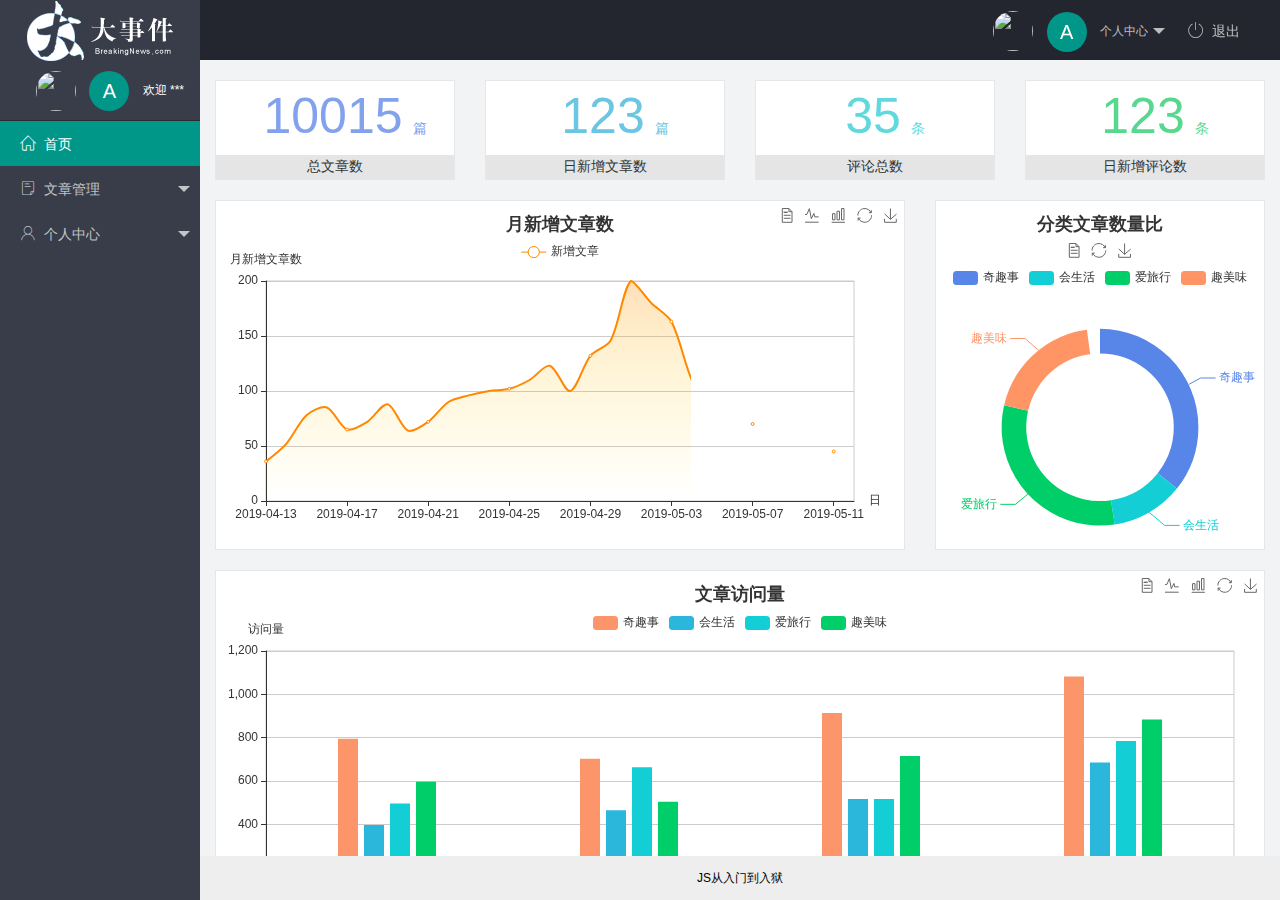
==== commit 94efd873: "下课下课" ====
--- a/index.html
+++ b/index.html
@@ -27,10 +27,10 @@
             个人中心
           </a>
           <dl class="layui-nav-child">
-            <dd><a href="">基本资料</a></dd>
-            <dd><a href="">更换头像</a></dd>
-            <dd><a href="">重置密码</a></dd>
-          </dl>
+            <dd><a href="/user/user_info.html" target="fm">基本资料</a></dd>
+            <dd><a href="/user/user_avatar.html" target="fm">更换头像</a></dd>
+            <dd><a href="/user/user_pwd.html" target="fm">重置密码</a></dd>
+         </dl>
         </li>
         <li class="layui-nav-item" lay-header-event="menuRight" lay-unselect>
           <a href="javascript:;" id="btnLogout"><span class="iconfont icon-tuichu"></span>退出</a>
@@ -62,9 +62,9 @@
           <li class="layui-nav-item">
             <a href="javascript:;"><span class="iconfont icon-user"></span>个人中心</a>
             <dl class="layui-nav-child">
-              <dd><a href="javascript:;"><i class="layui-icon layui-icon-app"></i>基本资料</a></dd>
-              <dd><a href="javascript:;"><i class="layui-icon layui-icon-app"></i>更换头像</a></dd>
-              <dd><a href="javascript:;"><i class="layui-icon layui-icon-app"></i>重置密码</a></dd>
+              <dd><a href="/user/user_info.html" target="fm"><i class="layui-icon layui-icon-app"></i>基本资料</a></dd>
+              <a href="/user/user_avatar.html" target="fm"><i class="layui-icon layui-icon-app"></i>更换头像</a>
+              <dd><a href="/user/user_pwd.html" target="fm"><i class="layui-icon layui-icon-app"></i>重置密码</a></dd>
             </dl>
           </li>
         </ul>
